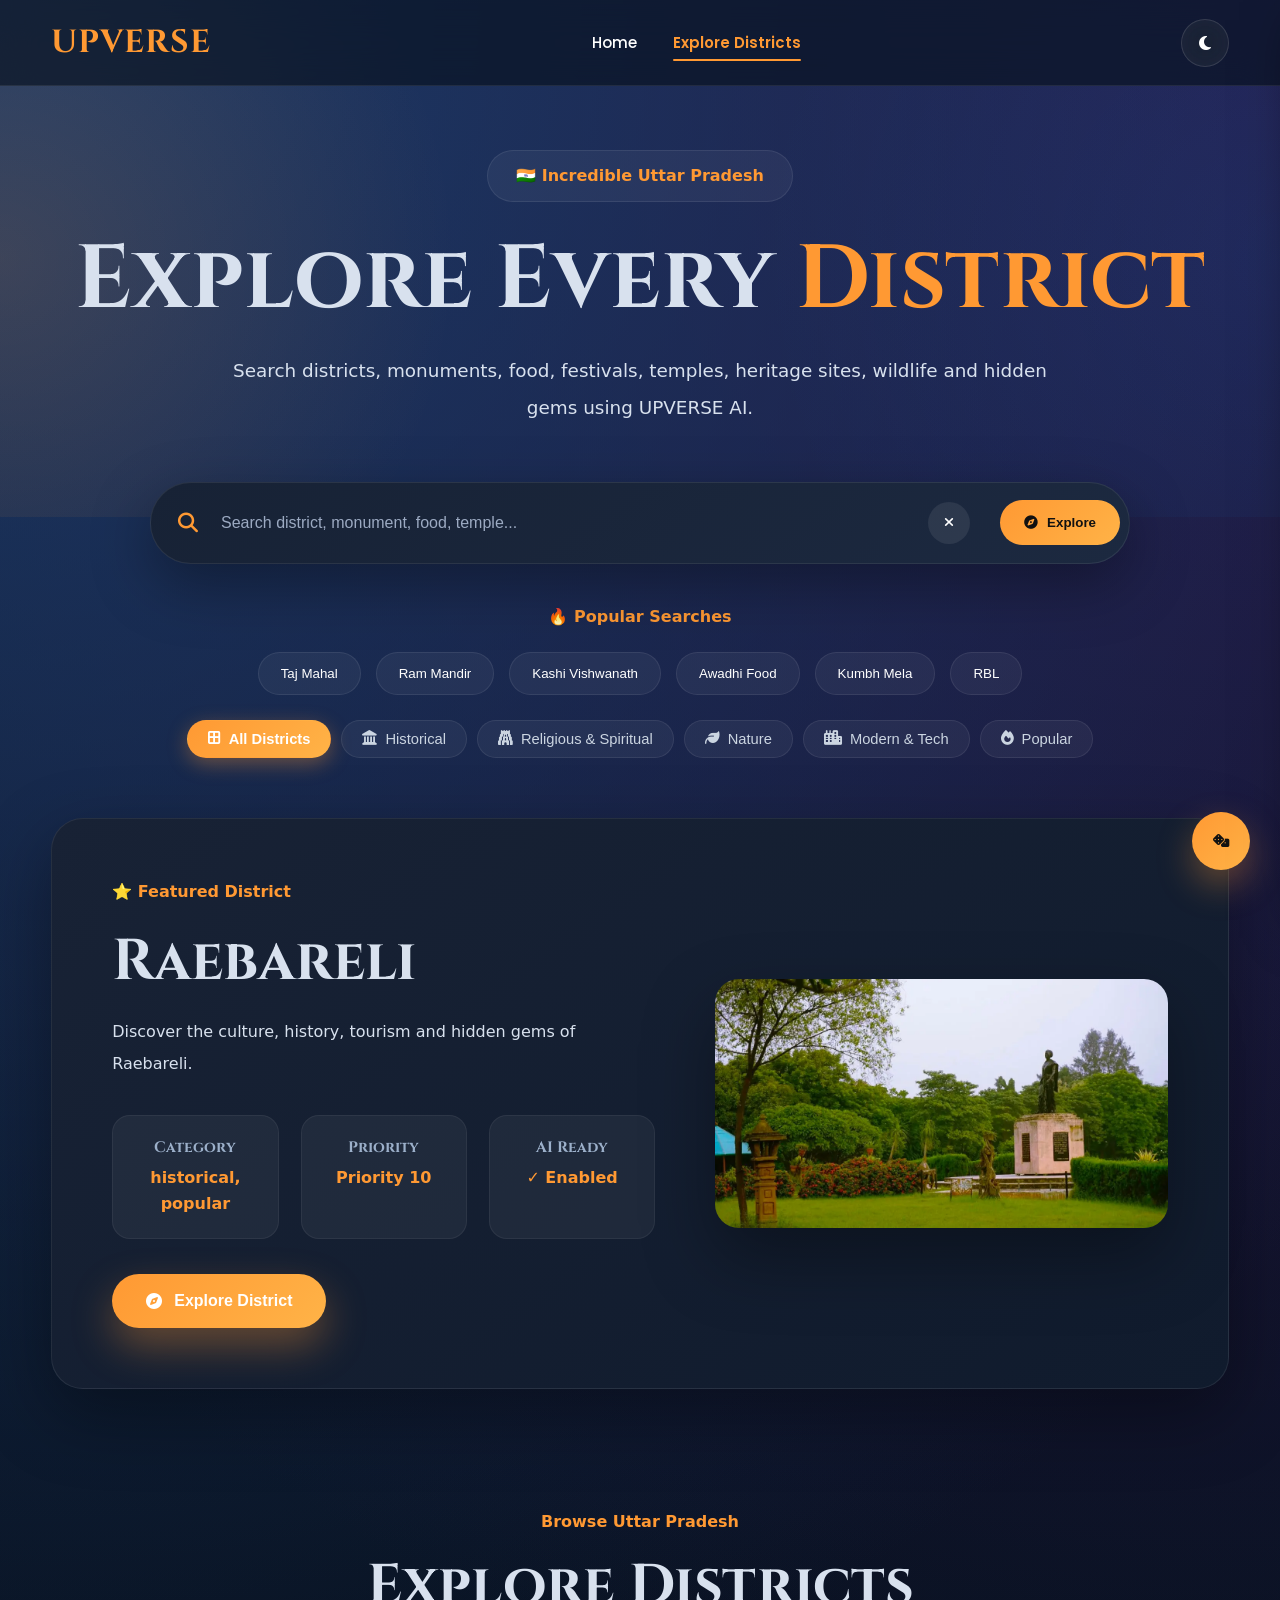
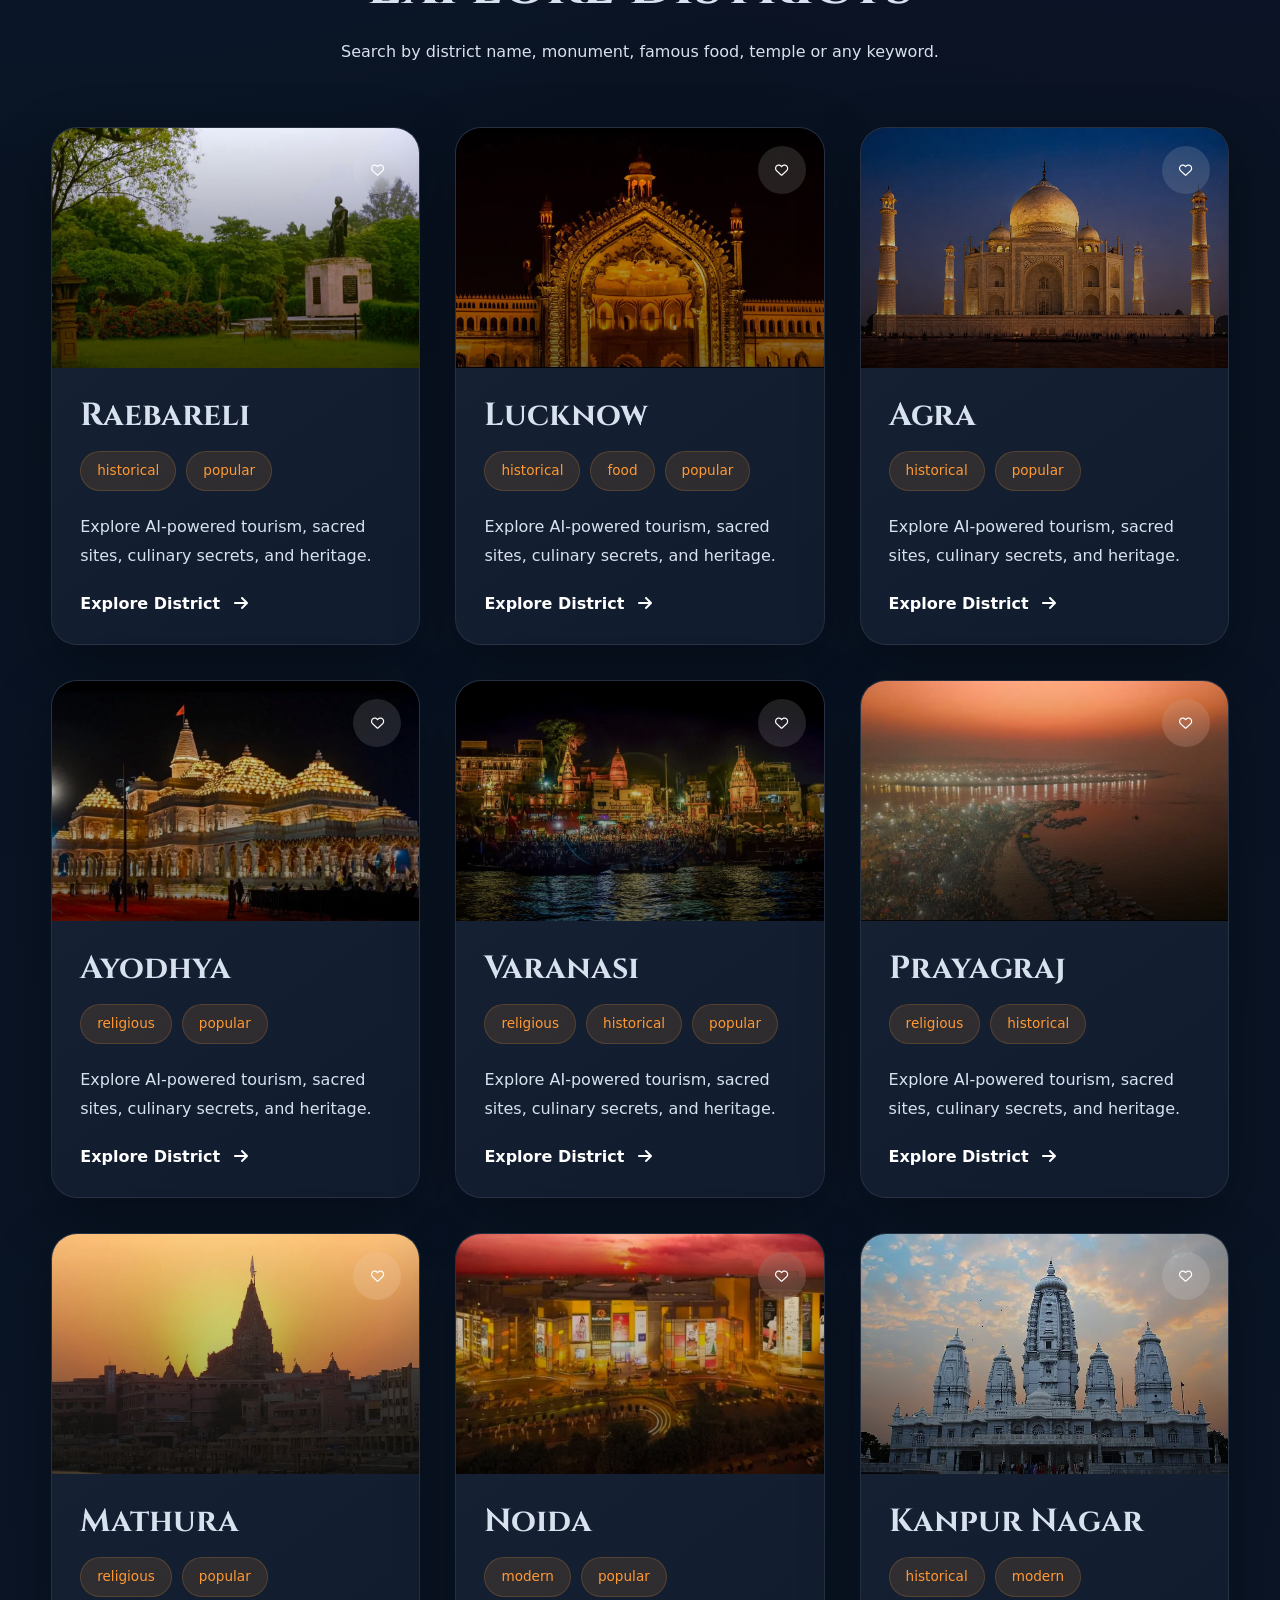
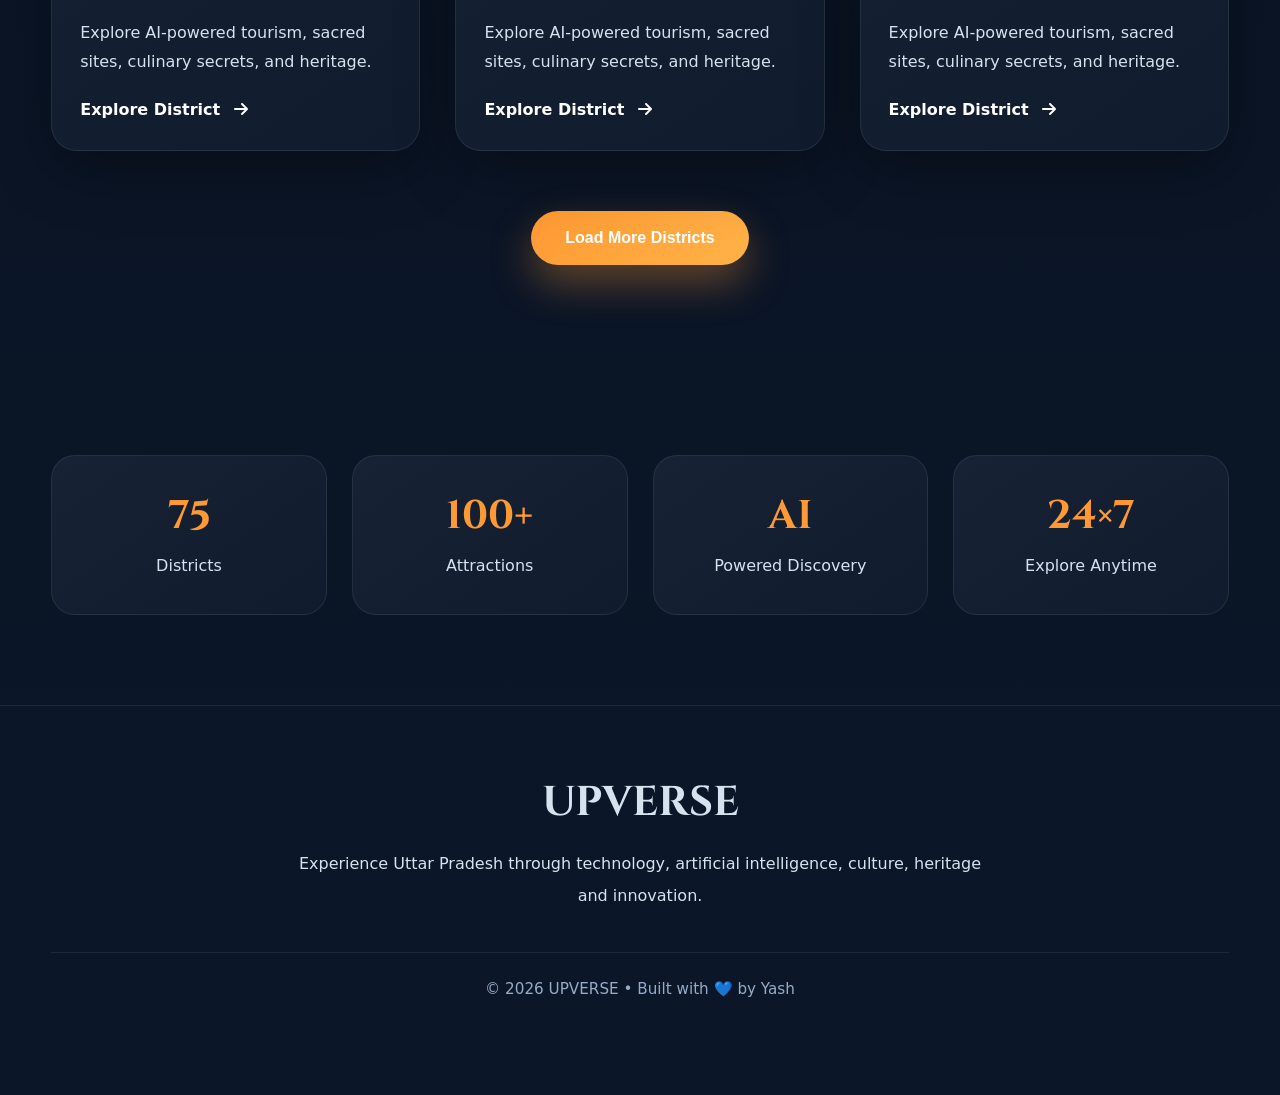
==== explore.html @ 6683ed55 "feat: complete UPVERSE AI platform with 100% responsiveness and advanced itinerary planner" ====
<!DOCTYPE html>
<html lang="en">

<head>

    <meta charset="UTF-8">

    <meta name="viewport"
          content="width=device-width, initial-scale=1.0">

    <title>Explore Uttar Pradesh • UPVERSE</title>

    <meta name="description"
          content="Explore all districts of Uttar Pradesh with AI-powered insights, tourism, history, culture and hidden gems.">

    <!-- Google Fonts -->

    <link rel="preconnect"
          href="https://fonts.googleapis.com">

    <link rel="preconnect"
          href="https://fonts.gstatic.com"
          crossorigin>

    <link href="https://fonts.googleapis.com/css2?family=Cinzel:wght@500;600;700&family=Poppins:wght@300;400;500;600;700&display=swap"
          rel="stylesheet">

    <!-- Font Awesome -->

    <link rel="stylesheet"
          href="https://cdnjs.cloudflare.com/ajax/libs/font-awesome/6.7.2/css/all.min.css">

    <!-- CSS -->

    <link rel="stylesheet"  href="css/global.css">

    <link rel="stylesheet" href="css/navbar.css">

    <link rel="stylesheet" href="css/explore.css">

</head>

<body>

<!-- ==========================================
                NAVBAR
========================================== -->

<header class="navbar-header">
    <nav class="navbar container">
        <a href="index.html" class="logo">
            <span class="logo-accent">UP</span>VERSE
        </a>

        <ul class="nav-links">
            <li><a href="index.html">Home</a></li>
            <li><a href="explore.html" class="active">Explore Districts</a></li>
        </ul>

        <div class="nav-actions">
            <button class="theme-btn" id="themeToggle" aria-label="Toggle theme">
                <i class="fa-solid fa-moon"></i>
            </button>
            <button class="mobile-menu-btn" id="mobileMenuBtn" aria-label="Toggle mobile menu">
                <i class="fa-solid fa-bars"></i>
            </button>
        </div>
    </nav>
</header>

<!-- Mobile Drawer Menu -->
<div class="mobile-nav-drawer" id="mobileNavDrawer">
    <div class="drawer-header">
        <span class="logo"><span class="logo-accent">UP</span>VERSE</span>
        <button class="close-drawer-btn" id="closeDrawerBtn"><i class="fa-solid fa-xmark"></i></button>
    </div>
    <ul class="drawer-links">
        <li><a href="index.html"><i class="fa-solid fa-house"></i> Home</a></li>
        <li><a href="explore.html" class="active"><i class="fa-solid fa-compass"></i> Explore Districts</a></li>
    </ul>
</div>
<div class="mobile-nav-backdrop" id="mobileNavBackdrop"></div>


<!-- ==========================================
                HERO
========================================== -->

<section class="explore-hero">

    <div class="container hero-container">

        <span class="hero-tag">

            🇮🇳 Incredible Uttar Pradesh

        </span>

        <h1>

            Explore Every

            <span>

                District

            </span>

        </h1>

        <p>

            Search districts, monuments, food,
            festivals, temples, heritage sites,
            wildlife and hidden gems using
            UPVERSE AI.

        </p>

    </div>

</section>


<!-- ==========================================
            SMART SEARCH
========================================== -->

<section class="search-section">

    <div class="container">

        <div class="search-wrapper">

            <div class="search-box">

                <i class="fa-solid fa-magnifying-glass"></i>

                <input

                    type="text"

                    id="districtSearch"

                    autocomplete="off"

                    spellcheck="false"

                    placeholder="Search district, monument, food, temple...">

                <button

                    id="clearSearch"

                    class="clear-btn">

                    <i class="fa-solid fa-xmark"></i>

                </button>

                <button

                    id="searchBtn"

                    class="search-btn">

                    <i class="fa-solid fa-compass"></i>

                    Explore

                </button>

            </div>

            <!-- Suggestions -->

            <div

                id="searchSuggestions"

                class="search-suggestions">

            </div>

        </div>

    </div>

</section>


<!-- ==========================================
            TRENDING SEARCHES
========================================== -->

<section class="trending-searches">

    <div class="container">

        <div class="trending-title">

            🔥 Popular Searches

        </div>

        <div class="trending-list">

            <button class="trend-chip">

                Taj Mahal

            </button>

            <button class="trend-chip">

                Ram Mandir

            </button>

            <button class="trend-chip">

                Kashi Vishwanath

            </button>

            <button class="trend-chip">

                Awadhi Food

            </button>

            <button class="trend-chip">

                Kumbh Mela

            </button>

            <button class="trend-chip">
                RBL
            </button>

        </div>

        <!-- Category Filters -->
        <div class="filter-wrapper" style="margin-top: 25px; display: flex; flex-wrap: wrap; gap: 10px; justify-content: center;">
            <button class="filter-btn active" data-filter="all"><i class="fa-solid fa-border-all"></i> All Districts</button>
            <button class="filter-btn" data-filter="historical"><i class="fa-solid fa-landmark"></i> Historical</button>
            <button class="filter-btn" data-filter="religious"><i class="fa-solid fa-gopuram"></i> Religious & Spiritual</button>
            <button class="filter-btn" data-filter="nature"><i class="fa-solid fa-leaf"></i> Nature</button>
            <button class="filter-btn" data-filter="modern"><i class="fa-solid fa-city"></i> Modern & Tech</button>
            <button class="filter-btn" data-filter="popular"><i class="fa-solid fa-fire"></i> Popular</button>
        </div>

    </div>

</section>

<!-- ==========================================
            FEATURED DISTRICT
========================================== -->

<section class="featured-district">

    <div class="container">

        <div class="featured-card">

            <div class="featured-content">

                <span class="featured-tag">
                    ⭐ Featured District
                </span>

                <h2 id="featuredTitle">
                    Raebareli
                </h2>

                <p id="featuredDescription">
                    Explore heritage, culture, politics, hidden gems and unforgettable experiences.
                </p>

                <div class="featured-stats">

                    <div>
                        <h4>Category</h4>
                        <span id="featuredCategory">Historical</span>
                    </div>

                    <div>
                        <h4>Priority</h4>
                        <span id="featuredPriority">⭐ Featured</span>
                    </div>

                    <div>
                        <h4>AI Ready</h4>
                        <span>✓ Enabled</span>
                    </div>

                </div>

                <button id="exploreFeaturedDistrict" onclick="openDistrict('raebareli')" class="btn-primary">
                    <i class="fa-solid fa-compass"></i> Explore District
                </button>

            </div>

            <div class="featured-image">

                <img
                    id="featuredImage"
                    src="assets/images/districts/raebareli.webp"
                    alt="Featured District"
                    onerror="this.src='assets/images/hero.webp'">

            </div>

        </div>

    </div>

</section>


<!-- ==========================================
            DISTRICT GRID
========================================== -->

<section class="district-grid-section">

    <div class="container">

        <div class="section-heading">

            <span>

                Browse Uttar Pradesh

            </span>

            <h2>

                Explore Districts

            </h2>

            <p>

                Search by district name, monument,
                famous food, temple or any keyword.

            </p>

        </div>

        <div

            id="districtGrid"

            class="district-grid">

            <!-- Dynamic Cards -->

        </div>

        <div class="load-more-wrapper">

            <button

                id="loadMoreBtn"

                class="btn-primary">

                Load More Districts

            </button>

        </div>

    </div>

</section>


<!-- ==========================================
            EMPTY STATE
========================================== -->

<section

    id="emptyState"

    class="empty-state hidden">

    <div class="container">

        <i class="fa-solid fa-map-location-dot"></i>

        <h2>

            No Matching District Found

        </h2>

        <p>

            Try another district name, landmark,
            food or historical place.

        </p>

    </div>

</section>


<!-- ==========================================
            LOADING SKELETON
========================================== -->

<section

    id="loadingSkeleton"

    class="loading-skeleton hidden">

    <div class="container">

        <div class="skeleton-grid">

            <div class="skeleton-card"></div>
            <div class="skeleton-card"></div>
            <div class="skeleton-card"></div>
            <div class="skeleton-card"></div>
            <div class="skeleton-card"></div>
            <div class="skeleton-card"></div>

        </div>

    </div>

</section>

<!-- ==========================================
            AI LOADING OVERLAY
========================================== -->

<div

    id="loader"

    class="loader hidden">

    <div class="loader-card">

        <div class="loader-spinner"></div>

        <h2>

            UPVERSE AI is Exploring...

        </h2>

        <p>

            Collecting history, tourism,
            culture, food and hidden gems...

        </p>

    </div>

</div>


<!-- ==========================================
            FLOATING ACTION BUTTONS
========================================== -->

<div class="floating-actions">

    <button

        id="scrollTopBtn"

        class="fab"

        title="Scroll To Top">

        <i class="fa-solid fa-arrow-up"></i>

    </button>

    <button

        id="randomDistrictBtn"

        class="fab"

        title="Random District">

        <i class="fa-solid fa-dice"></i>

    </button>

</div>


<!-- ==========================================
            EXPLORE SUMMARY
========================================== -->

<section class="explore-summary">

    <div class="container">

        <div class="summary-card">

            <h3>

                75

            </h3>

            <span>

                Districts

            </span>

        </div>

        <div class="summary-card">

            <h3>

                100+

            </h3>

            <span>

                Attractions

            </span>

        </div>

        <div class="summary-card">

            <h3>

                AI

            </h3>

            <span>

                Powered Discovery

            </span>

        </div>

        <div class="summary-card">

            <h3>

                24×7

            </h3>

            <span>

                Explore Anytime

            </span>

        </div>

    </div>

</section>


<!-- ==========================================
                FOOTER
========================================== -->

<footer>

    <div class="container">

        <div class="footer-content">

            <h2>

                UPVERSE

            </h2>

            <p>

                Experience Uttar Pradesh through
                technology, artificial intelligence,
                culture, heritage and innovation.

            </p>

        </div>

        <div class="footer-bottom">

            © 2026 UPVERSE • Built with 💙 by Yash

        </div>

    </div>

</footer>


<!-- ==========================================
            JAVASCRIPT FILES
========================================== -->

<script src="js/theme.js"></script>
<script src="js/main.js"></script>
<script src="js/navbar.js"></script>
<script src="js/districtData.js"></script>
<script src="js/api.js"></script>
<script src="js/explore.js"></script>

</body>

</html>
---- css/global.css ----
/* ==========================================================
   UPVERSE DESIGN SYSTEM & GLOBAL STYLES
   Curated color palette, sleek dark/light modes & glassmorphism
========================================================== */

/* Google Fonts Reset & Variables */
*,
*::before,
*::after {
    margin: 0;
    padding: 0;
    box-sizing: border-box;
}

html {
    scroll-behavior: smooth;
    font-size: 16px;
}

/* ==========================================================
   THEME DESIGN TOKENS
========================================================== */
:root {
    --primary: #FF9933;       /* Sacred Indian Saffron */
    --primary-light: #FFAE5D;
    --primary-dark: #E67A18;
    --secondary: #138808;     /* India Green */
    --accent: #3B82F6;        /* Heritage Indigo/Blue */
    --gold: #FFD700;

    /* Dark Mode Defaults */
    --bg: #07101D;
    --bg-gradient: radial-gradient(circle at top left, #1d3b69 0%, transparent 40%), radial-gradient(circle at top right, #2a174b 0%, transparent 40%), linear-gradient(180deg, #07101D 0%, #0B1628 100%);
    --surface: #0F1B2E;
    --card: #111C2D;
    --card-hover: #18273E;
    --glass: rgba(255, 255, 255, 0.06);
    --border: rgba(255, 255, 255, 0.10);
    --border-hover: rgba(255, 153, 51, 0.45);
    
    --text: #FFFFFF;
    --text-light: #CBD5E1;
    --text-muted: #94A3B8;

    --input-bg: rgba(255, 255, 255, 0.05);
    --input-color: #FFFFFF;
    --input-border: rgba(255, 255, 255, 0.12);
    --input-placeholder: #94A3B8;

    --shadow-sm: 0 4px 15px rgba(0, 0, 0, 0.25);
    --shadow-md: 0 10px 30px rgba(0, 0, 0, 0.35);
    --shadow-lg: 0 20px 50px rgba(0, 0, 0, 0.5);

    --radius-sm: 10px;
    --radius-md: 18px;
    --radius-lg: 24px;
    --radius-full: 9999px;

    --transition: all 0.3s cubic-bezier(0.16, 1, 0.3, 1);
}

/* Light Mode Overrides */
[data-theme="light"],
body.light-mode {
    --bg: #F4F7FB;
    --bg-gradient: radial-gradient(circle at top left, rgba(255, 153, 51, 0.10) 0%, transparent 40%), radial-gradient(circle at top right, rgba(59, 130, 246, 0.08) 0%, transparent 40%), linear-gradient(180deg, #F8FAFC 0%, #EEF2F6 100%);
    --surface: #FFFFFF;
    --card: #FFFFFF;
    --card-hover: #F8FAFC;
    --glass: rgba(255, 255, 255, 0.88);
    --border: rgba(0, 0, 0, 0.08);
    --border-hover: rgba(255, 153, 51, 0.6);

    --text: #0F172A;
    --text-light: #334155;
    --text-muted: #64748B;

    --input-bg: #FFFFFF;
    --input-color: #0F172A;
    --input-border: #CBD5E1;
    --input-placeholder: #94A3B8;

    --shadow-sm: 0 4px 15px rgba(0, 0, 0, 0.05);
    --shadow-md: 0 10px 30px rgba(0, 0, 0, 0.07);
    --shadow-lg: 0 20px 50px rgba(0, 0, 0, 0.10);
}

body {
    font-family: 'Inter', system-ui, -apple-system, sans-serif;
    background: var(--bg-gradient);
    color: var(--text);
    min-height: 100vh;
    overflow-x: hidden;
    line-height: 1.6;
    transition: background 0.35s ease, color 0.35s ease;
}

.hidden {
    display: none !important;
}

/* ==========================================================
   TYPOGRAPHY
========================================================== */
h1, h2, h3, h4, h5, h6 {
    font-family: 'Cinzel', serif;
    color: var(--text);
    font-weight: 700;
    line-height: 1.25;
}

p {
    color: var(--text-light);
    line-height: 1.8;
}

a {
    text-decoration: none;
    color: inherit;
    transition: var(--transition);
}

img, video, iframe, canvas, svg {
    max-width: 100%;
    height: auto;
    display: block;
}

h1, h2, h3, h4, h5, h6, p, a, span {
    overflow-wrap: break-word;
}

.container {
    width: min(92%, 1360px);
    margin: 0 auto;
}

/* Logo Accent */
.logo {
    font-family: 'Cinzel', serif;
    font-size: 1.85rem;
    font-weight: 700;
    letter-spacing: 1px;
    color: var(--text);
}

.logo-accent {
    color: var(--primary);
}

/* ==========================================================
   BUTTONS
========================================================== */
.btn-primary {
    display: inline-flex;
    align-items: center;
    justify-content: center;
    gap: 10px;
    padding: 14px 30px;
    background: linear-gradient(135deg, var(--primary), var(--primary-light));
    color: #FFFFFF !important;
    border-radius: var(--radius-full);
    font-weight: 600;
    font-size: 1rem;
    border: none;
    cursor: pointer;
    box-shadow: 0 8px 25px rgba(255, 153, 51, 0.35);
    transition: var(--transition);
}

.btn-primary:hover {
    transform: translateY(-3px);
    box-shadow: 0 12px 35px rgba(255, 153, 51, 0.5);
}

.btn-secondary {
    display: inline-flex;
    align-items: center;
    justify-content: center;
    gap: 10px;
    padding: 14px 30px;
    background: var(--glass);
    color: var(--text) !important;
    border: 1px solid var(--border);
    border-radius: var(--radius-full);
    font-weight: 600;
    font-size: 1rem;
    cursor: pointer;
    backdrop-filter: blur(15px);
    -webkit-backdrop-filter: blur(15px);
    transition: var(--transition);
}

.btn-secondary:hover {
    background: var(--border);
    transform: translateY(-3px);
    border-color: var(--primary);
}

/* ==========================================================
   GLOBAL LOADER OVERLAY
========================================================== */
.loader {
    position: fixed;
    inset: 0;
    background: var(--bg);
    display: flex;
    justify-content: center;
    align-items: center;
    z-index: 99999;
}

.loader-content {
    text-align: center;
}

.loader-spinner {
    width: 60px;
    height: 60px;
    border: 3px solid rgba(255, 153, 51, 0.2);
    border-top-color: var(--primary);
    border-radius: 50%;
    margin: 0 auto 20px;
    animation: spin 0.8s linear infinite;
}

@keyframes spin {
    to { transform: rotate(360deg); }
}

.loader h1 {
    font-size: 3.5rem;
    color: var(--primary);
    letter-spacing: 4px;
}

.loader p {
    color: var(--text-muted);
    font-size: 1.1rem;
    margin-top: 8px;
}

/* ==========================================================
   MOBILE MENU DRAWER
========================================================== */
.mobile-menu-btn {
    display: none;
    width: 44px;
    height: 44px;
    border-radius: 50%;
    border: 1px solid var(--border);
    background: var(--glass);
    color: var(--text);
    font-size: 1.1rem;
    cursor: pointer;
    align-items: center;
    justify-content: center;
    transition: var(--transition);
}

.mobile-menu-btn:hover {
    background: var(--primary);
    color: #fff;
}

.mobile-nav-drawer {
    position: fixed;
    top: 0;
    right: -320px;
    width: 300px;
    height: 100vh;
    background: var(--surface);
    border-left: 1px solid var(--border);
    padding: 30px 24px;
    z-index: 10000;
    display: flex;
    flex-direction: column;
    transition: right 0.4s cubic-bezier(0.16, 1, 0.3, 1);
    box-shadow: var(--shadow-lg);
}

.mobile-nav-drawer.open {
    right: 0;
}

.mobile-nav-backdrop {
    position: fixed;
    inset: 0;
    background: rgba(0, 0, 0, 0.6);
    backdrop-filter: blur(4px);
    z-index: 9999;
    opacity: 0;
    pointer-events: none;
    transition: opacity 0.35s ease;
}

.mobile-nav-backdrop.open {
    opacity: 1;
    pointer-events: auto;
}

.drawer-header {
    display: flex;
    justify-content: space-between;
    align-items: center;
    margin-bottom: 35px;
}

.close-drawer-btn {
    background: none;
    border: none;
    color: var(--text);
    font-size: 1.4rem;
    cursor: pointer;
}

.drawer-links {
    list-style: none;
    display: flex;
    flex-direction: column;
    gap: 16px;
}

.drawer-links li a {
    display: flex;
    align-items: center;
    gap: 14px;
    padding: 12px 18px;
    border-radius: var(--radius-sm);
    font-size: 1.05rem;
    font-weight: 500;
    color: var(--text);
    background: var(--glass);
    transition: var(--transition);
}

.drawer-links li a:hover,
.drawer-links li a.active {
    background: var(--primary);
    color: #fff;
}

/* ==========================================================
   SHARED FOOTER
========================================================== */
.site-footer {
    background: var(--surface);
    border-top: 1px solid var(--border);
    padding-top: 70px;
    margin-top: 80px;
}

.footer-container {
    display: grid;
    grid-template-columns: 2fr 1.2fr 1.2fr;
    gap: 50px;
    padding-bottom: 50px;
}

.footer-brand p {
    margin-top: 16px;
    max-width: 380px;
    font-size: 0.95rem;
}

.footer-nav h4, .footer-features h4 {
    font-size: 1.15rem;
    margin-bottom: 20px;
    color: var(--primary);
}

.footer-nav ul, .footer-features ul {
    list-style: none;
    display: flex;
    flex-direction: column;
    gap: 12px;
}

.footer-nav ul li a:hover {
    color: var(--primary);
    transform: translateX(4px);
    display: inline-block;
}

.footer-bottom {
    border-top: 1px solid var(--border);
    padding: 24px 0;
}

.bottom-flex {
    display: flex;
    justify-content: space-between;
    align-items: center;
    flex-wrap: wrap;
    gap: 15px;
    font-size: 0.9rem;
    color: var(--text-muted);
}

@media (max-width: 900px) {
    .mobile-menu-btn {
        display: flex;
    }
    .footer-container {
        grid-template-columns: 1fr;
        gap: 35px;
    }
}

@media (max-width: 480px) {
    .site-footer {
        padding-top: 45px;
        margin-top: 50px;
    }
    .footer-container {
        gap: 25px;
        padding-bottom: 30px;
    }
    .btn-primary, .btn-secondary {
        padding: 12px 20px;
        font-size: 0.94rem;
    }
    .container {
        width: min(94%, 1360px);
    }
    .mobile-nav-drawer {
        width: min(85vw, 300px);
        padding: 24px 18px;
    }
}
---- css/navbar.css ----
/* ==========================================
   HEADER
========================================== */

header {
    position: fixed;
    top: 0;
    left: 0;
    width: 100%;
    z-index: 1000;

    background: rgba(8, 17, 32, 0.65);
    backdrop-filter: blur(18px);
    -webkit-backdrop-filter: blur(18px);

    border-bottom: 1px solid rgba(255,255,255,.08);

    transition: all .35s ease;
}

/* Scroll Effect */

header.scrolled{
    background: rgba(8,17,32,.92);
    box-shadow: 0 10px 35px rgba(0,0,0,.35);
}


/* ==========================================
   NAVBAR
========================================== */

.navbar,
.nav-container {
    max-width: 1400px;
    width: min(92%, 1360px);
    margin: auto;
    height: 85px;
    display: flex;
    justify-content: space-between;
    align-items: center;
}

header.navbar-header nav {
    display: flex;
    align-items: center;
}


/* ==========================================
   LOGO
========================================== */

.logo{

    font-family:"Cinzel",serif;

    font-size:2rem;

    font-weight:700;

    color:var(--primary);

    cursor:pointer;

    user-select:none;

    transition:.3s;

}

.logo:hover{

    transform:scale(1.05);

}


/* ==========================================
   NAVIGATION
========================================== */

.nav-links{

    display:flex;

    align-items:center;

    gap:36px;

    list-style:none;

    margin:0;

    padding:0;

    flex-shrink:0;

}

.nav-links li{

    list-style:none;

}

.nav-links a{

    position:relative;

    font-family:"Poppins",sans-serif;

    font-size:15px;

    font-weight:500;

    color:#ffffff;

    transition:.35s;

}

/* Underline Animation */

.nav-links a::after{

    content:"";

    position:absolute;

    left:0;

    bottom:-8px;

    width:0;

    height:2px;

    border-radius:10px;

    background:var(--primary);

    transition:.35s;

}

.nav-links a:hover{

    color:var(--primary);

}

.nav-links a:hover::after{

    width:100%;

}

.nav-links a.active{

    color:var(--primary);
    font-weight:600;

}

.nav-links a.active::after{

    width:100%;

}


/* ==========================================
   RIGHT SIDE
========================================== */

.nav-actions{

    display:flex;

    align-items:center;

    gap:14px;

    flex-shrink:0;

}


/* ==========================================
   ICON BUTTONS
========================================== */

.icon-btn,
.theme-btn{

    width:48px;

    height:48px;

    border-radius:50%;

    border:1px solid rgba(255,255,255,.12);

    background:rgba(255,255,255,.06);

    backdrop-filter:blur(15px);

    color:#ffffff;

    cursor:pointer;

    display:flex;

    align-items:center;

    justify-content:center;

    font-size:16px;

    transition:.35s;

}

.icon-btn:hover,
.theme-btn:hover{

    background:var(--primary);

    color:#fff;

    transform:translateY(-3px);

    box-shadow:0 8px 25px rgba(255,153,51,.35);

}


/* ==========================================
   MOBILE MENU BUTTON
========================================== */

.mobile-menu-btn,
.menu-btn{
    display:none;
}


/* ==========================================
   RESPONSIVE
========================================== */

@media (max-width:1100px){

    .nav-links{
        gap:20px;
    }

}


@media (max-width:900px){

    .nav-links{
        display:none !important;
    }

    .mobile-menu-btn,
    .menu-btn{
        display:flex !important;
    }

}


@media (max-width:600px){
    .navbar,
    .nav-container{
        height:72px;
    }

    .logo{
        font-size:1.45rem;
    }

    .icon-btn,
    .theme-btn,
    .mobile-menu-btn{
        width:40px;
        height:40px;
        font-size:1rem;
    }
}

@media (max-width:380px){
    .navbar,
    .nav-container{
        height:65px;
        width:95%;
    }

    .logo{
        font-size:1.25rem;
    }

    .nav-actions{
        gap:8px;
    }

    .icon-btn,
    .theme-btn,
    .mobile-menu-btn{
        width:36px;
        height:36px;
        font-size:0.9rem;
    }
}

/* ==========================================
   LIGHT MODE OVERRIDES
========================================== */
[data-theme="light"] header,
body.light-mode header {
    background: rgba(255, 255, 255, 0.90);
    border-bottom: 1px solid rgba(0, 0, 0, 0.08);
    box-shadow: 0 4px 20px rgba(0, 0, 0, 0.04);
}

[data-theme="light"] header.scrolled,
body.light-mode header.scrolled {
    background: rgba(255, 255, 255, 0.98);
    box-shadow: 0 10px 30px rgba(0, 0, 0, 0.08);
}

[data-theme="light"] .nav-links a,
body.light-mode .nav-links a {
    color: #1E293B;
}

[data-theme="light"] .nav-links a:hover,
[data-theme="light"] .nav-links a.active,
body.light-mode .nav-links a:hover,
body.light-mode .nav-links a.active {
    color: var(--primary);
}

[data-theme="light"] .icon-btn,
[data-theme="light"] .theme-btn,
body.light-mode .icon-btn,
body.light-mode .theme-btn {
    background: #FFFFFF;
    color: #0F172A;
    border: 1px solid rgba(0, 0, 0, 0.12);
    box-shadow: 0 2px 8px rgba(0, 0, 0, 0.05);
}

[data-theme="light"] .mobile-nav-drawer,
body.light-mode .mobile-nav-drawer {
    background: #FFFFFF;
    border-left: 1px solid rgba(0, 0, 0, 0.08);
    color: #0F172A;
}

[data-theme="light"] .drawer-links a,
body.light-mode .drawer-links a {
    color: #1E293B;
}
---- css/explore.css ----
/* ==========================
        VARIABLES
========================== */

:root{

    --primary:#ff9933;
    --primary-light:#ffb347;
    --dark:#08111f;
    --dark-2:#101b2d;
    --card:#182235;

    --white:#ffffff;
    --text:#d8e1ee;

    --border:rgba(255,255,255,.08);

    --radius:22px;

    --transition:.35s ease;

    --shadow:
    0 20px 60px rgba(0,0,0,.35);

}


/* ==========================
        PAGE
========================== */

body{
    background: var(--bg-gradient);
    color: var(--text);
    min-height: 100vh;
    overflow-x: hidden;
}

.container{

    width:min(1250px,92%);

    margin:auto;

}


/* ==========================
        HERO
========================== */

.explore-hero{

    position:relative;

    padding:150px 0 90px;

    overflow:hidden;

}

.explore-hero::before{

    content:"";

    position:absolute;

    inset:0;

    background:

    radial-gradient(circle at left,
    rgba(255,153,51,.15),
    transparent 35%),

    radial-gradient(circle at right,
    rgba(0,153,255,.08),
    transparent 40%);

    pointer-events:none;

}

.hero-container{

    position:relative;

    z-index:2;

    text-align:center;

}

.hero-tag{

    display:inline-flex;

    align-items:center;

    padding:12px 28px;

    border-radius:999px;

    background:rgba(255,255,255,.05);

    border:1px solid var(--border);

    color:var(--primary);

    font-weight:600;

    margin-bottom:30px;

}

.hero-container h1{

    font-family:"Cinzel",serif;

    font-size:clamp(3rem,7vw,6rem);

    line-height:1.08;

    margin-bottom:25px;

}

.hero-container h1 span{

    color:var(--primary);

}

.hero-container p{

    max-width:820px;

    margin:auto;

    color:var(--text);

    font-size:1.15rem;

    line-height:2;

}


/* ==========================
        SEARCH
========================== */

.search-section{

    position:relative;

    margin-top:-35px;

    z-index:10;

}

.search-wrapper{

    position:relative;

    width:min(980px,100%);

    margin:auto;

}

.search-box{

    position:relative;

    display:flex;

    align-items:center;

}

.search-box input{

    width:100%;

    height:82px;

    border:none;

    outline:none;

    border-radius:60px;

    background:

    linear-gradient(
    145deg,
    #172235,
    #1c2940);

    border:1px solid var(--border);

    padding-left:70px;

    padding-right:190px;

    color:white;

    font-size:1rem;

    transition:.35s;

    box-shadow:var(--shadow);

}

.search-box input:focus{

    border-color:

    rgba(255,153,51,.45);

    box-shadow:

    0 0 0 4px rgba(255,153,51,.1);

}

.search-box input::placeholder{

    color:#9caac2;

}

.search-box>i{

    position:absolute;

    left:28px;

    color:var(--primary);

    font-size:20px;

}

.search-btn{

    position:absolute;

    right:10px;

    display:flex;

    align-items:center;

    gap:10px;

    padding:15px 24px;

    border:none;

    border-radius:999px;

    cursor:pointer;

    background:

    linear-gradient(
    135deg,
    var(--primary),
    var(--primary-light));

    color:#111;

    font-weight:700;

    transition:.3s;

}

.search-btn:hover{

    transform:translateY(-3px);

}

.clear-btn{

    position:absolute;

    right:160px;

    width:42px;

    height:42px;

    border:none;

    border-radius:50%;

    background:rgba(255,255,255,.08);

    color:white;

    cursor:pointer;

    transition:.3s;

}

.clear-btn:hover{

    transform:rotate(90deg);

    background:rgba(255,255,255,.15);

}


/* ==========================
    SEARCH SUGGESTIONS
========================== */

.search-suggestions{

    position:absolute;

    width:100%;

    margin-top:12px;

    border-radius:22px;

    background:#162235;

    border:1px solid var(--border);

    overflow:hidden;

    display:none;

    box-shadow:var(--shadow);

}

.suggestion-item{

    display:flex;

    justify-content:space-between;

    align-items:center;

    padding:18px 22px;

    cursor:pointer;

    transition:.25s;

}

.suggestion-item:hover{

    background:rgba(255,153,51,.12);

}

.suggestion-item span{

    color:#9fb2cf;

    font-size:.9rem;

}


/* ==========================
    TRENDING SEARCHES
========================== */

.trending-searches{

    padding:40px 0;

}

.trending-title{

    text-align:center;

    color:var(--primary);

    font-weight:600;

    margin-bottom:22px;

}

.trending-list{

    display:flex;

    justify-content:center;

    flex-wrap:wrap;

    gap:15px;

}

.trend-chip{

    padding:13px 22px;

    border:none;

    border-radius:999px;

    cursor:pointer;

    background:rgba(255,255,255,.05);

    border:1px solid var(--border);

    color:white;

    transition:.3s;

}

.trend-chip:hover{

    transform:translateY(-4px);

    background:rgba(255,153,51,.12);

    border-color:rgba(255,153,51,.4);

}

/* ==========================================================
    CATEGORY FILTERS
========================================================== */

.filter-wrapper {
    display: flex;
    flex-wrap: wrap;
    gap: 12px;
    justify-content: center;
    margin-top: 25px;
}

.filter-btn {
    padding: 10px 20px;
    border-radius: 999px;
    border: 1px solid var(--border);
    background: rgba(255, 255, 255, 0.05);
    color: var(--text-light, #d8e1ee);
    font-size: 0.92rem;
    font-weight: 500;
    cursor: pointer;
    display: inline-flex;
    align-items: center;
    gap: 8px;
    transition: all 0.3s ease;
}

.filter-btn:hover {
    background: rgba(255, 153, 51, 0.15);
    border-color: var(--primary);
    color: #fff;
    transform: translateY(-2px);
}

.filter-btn.active {
    background: linear-gradient(135deg, #ff9933, #ffb347);
    color: #ffffff;
    border-color: transparent;
    font-weight: 600;
    box-shadow: 0 6px 20px rgba(255, 153, 51, 0.35);
}

/* ==========================================================
        AI RECOMMENDATION
========================================================== */

.ai-recommendation{

    padding:40px 0 90px;

}

.ai-card{

    display:grid;

    grid-template-columns:2fr 1fr;

    gap:50px;

    align-items:center;

    padding:60px;

    border-radius:32px;

    background:
    linear-gradient(
    145deg,
    rgba(24,34,53,.96),
    rgba(12,19,31,.96));

    border:1px solid rgba(255,255,255,.08);

    backdrop-filter:blur(18px);

    box-shadow:
    0 30px 80px rgba(0,0,0,.35);

    position:relative;

    overflow:hidden;

}

.ai-card::before{

    content:"";

    position:absolute;

    width:350px;

    height:350px;

    right:-120px;

    top:-120px;

    border-radius:50%;

    background:

    radial-gradient(circle,
    rgba(255,153,51,.18),
    transparent 70%);

}

.ai-badge{

    display:inline-flex;

    align-items:center;

    gap:10px;

    padding:12px 24px;

    border-radius:999px;

    background:rgba(255,153,51,.12);

    border:1px solid rgba(255,153,51,.25);

    color:var(--primary);

    font-weight:600;

    margin-bottom:25px;

}

.ai-left h2{

    font-family:"Cinzel",serif;

    font-size:3rem;

    line-height:1.2;

    margin-bottom:20px;

}

.ai-left p{

    color:var(--text);

    line-height:2;

    max-width:620px;

}

.ai-right{

    display:flex;

    justify-content:center;

    align-items:center;

}

.btn-primary{

    display:inline-flex;

    align-items:center;

    gap:12px;

    padding:18px 34px;

    border:none;

    border-radius:999px;

    cursor:pointer;

    background:

    linear-gradient(
    135deg,
    var(--primary),
    var(--primary-light));

    color:#111;

    font-weight:700;

    transition:var(--transition);

    box-shadow:

    0 18px 40px rgba(255,153,51,.35);

}

.btn-primary:hover{

    transform:

    translateY(-5px)
    scale(1.03);

}


/* ==========================================================
        FEATURED DISTRICT
========================================================== */

.featured-district{

    padding:20px 0 100px;

}

.featured-card{

    display:grid;

    grid-template-columns:1.2fr 1fr;

    gap:60px;

    align-items:center;

    padding:60px;

    border-radius:32px;

    background:

    linear-gradient(
    145deg,
    #182235,
    #101b2d);

    border:1px solid rgba(255,255,255,.08);

    box-shadow:

    0 25px 70px rgba(0,0,0,.35);

}

.featured-tag{

    display:inline-block;

    color:var(--primary);

    font-weight:600;

    margin-bottom:22px;

}

.featured-content h2{

    font-family:"Cinzel",serif;

    font-size:3.6rem;

    margin-bottom:18px;

}

.featured-content p{

    color:var(--text);

    line-height:2;

    margin-bottom:35px;

}

.featured-stats{

    display:grid;

    grid-template-columns:repeat(3,1fr);

    gap:22px;

    margin-bottom:35px;

}

.featured-stats div{

    padding:22px;

    border-radius:18px;

    text-align:center;

    background:rgba(255,255,255,.05);

    border:1px solid rgba(255,255,255,.06);

}

.featured-stats h4{

    font-size:.95rem;

    color:#9cb0ca;

    margin-bottom:8px;

}

.featured-stats span{

    color:var(--primary);

    font-weight:700;

}

.featured-image{

    display:flex;

    justify-content:center;

    align-items:center;

}

.featured-image img{

    width:100%;

    max-width:470px;

    border-radius:24px;

    object-fit:cover;

    transition:.45s;

    box-shadow:

    0 30px 70px rgba(0,0,0,.35);

}

.featured-image img:hover{

    transform:

    scale(1.05)
    rotate(-1deg);

}


/* ==========================================================
        SECTION HEADING
========================================================== */

.section-heading{

    text-align:center;

    margin-bottom:60px;

}

.section-heading span{

    color:var(--primary);

    font-weight:600;

}

.section-heading h2{

    font-family:"Cinzel",serif;

    font-size:3.5rem;

    margin:16px 0;

}

.section-heading p{

    max-width:720px;

    margin:auto;

    color:var(--text);

    line-height:1.9;

}

/* ==========================================================
        DISTRICT GRID
========================================================== */

.district-grid-section{

    padding:20px 0 100px;

}

.district-grid{

    display:grid;

    grid-template-columns:
    repeat(auto-fit,minmax(340px,1fr));

    gap:35px;

}


/* ==========================================================
        DISTRICT CARD
========================================================== */

.district-card{

    position:relative;

    overflow:hidden;

    border-radius:26px;

    background:
    linear-gradient(
    145deg,
    #182235,
    #101b2d);

    border:1px solid rgba(255,255,255,.08);

    transition:.4s ease;

    cursor:pointer;

    box-shadow:
    0 20px 60px rgba(0,0,0,.30);

}

.district-card:hover{

    transform:
    translateY(-12px);

    border-color:
    rgba(255,153,51,.35);

    box-shadow:
    0 30px 80px rgba(255,153,51,.15);

}

.district-image{

    position:relative;

    height:240px;

    overflow:hidden;

}

.district-image img{

    width:100%;

    height:100%;

    object-fit:cover;

    transition:.6s ease;

}

.district-card:hover .district-image img{

    transform:scale(1.08);

}


/* ==========================================================
        IMAGE OVERLAY
========================================================== */

.district-image::after{

    content:"";

    position:absolute;

    inset:0;

    background:

    linear-gradient(

    transparent,

    rgba(0,0,0,.55)

    );

}


/* ==========================================================
        FAVORITE BUTTON
========================================================== */

.favorite-btn{

    position:absolute;

    top:18px;

    right:18px;

    width:48px;

    height:48px;

    border:none;

    border-radius:50%;

    cursor:pointer;

    background:

    rgba(255,255,255,.12);

    backdrop-filter:blur(15px);

    color:white;

    transition:.3s;

    z-index:5;

}

.favorite-btn:hover{

    transform:scale(1.1);

}

.favorite-btn.active{

    background:var(--primary);

    color:#111;

}


/* ==========================================================
        DISTRICT CONTENT
========================================================== */

.district-content{

    padding:28px;

}

.district-content h3{

    font-family:"Cinzel",serif;

    font-size:2rem;

    margin-bottom:15px;

}

.district-content p{

    color:var(--text);

    line-height:1.8;

    margin-bottom:20px;

}


/* ==========================================================
        CATEGORY TAGS
========================================================== */

.category-tags{

    display:flex;

    flex-wrap:wrap;

    gap:10px;

    margin-bottom:22px;

}

.category-tag{

    padding:8px 16px;

    border-radius:999px;

    background:

    rgba(255,153,51,.12);

    border:1px solid rgba(255,153,51,.18);

    color:var(--primary);

    font-size:.85rem;

}


/* ==========================================================
        CARD FOOTER
========================================================== */

.card-footer{

    display:flex;

    justify-content:space-between;

    align-items:center;

}

.card-footer a{

    text-decoration:none;

    color:white;

    font-weight:600;

    transition:.3s;

}

.card-footer a:hover{

    color:var(--primary);

}

.card-footer i{

    margin-left:8px;

}


/* ==========================================================
        LOAD MORE
========================================================== */

.load-more-wrapper{

    text-align:center;

    margin-top:60px;

}


/* ==========================================================
        EMPTY STATE
========================================================== */

.empty-state{

    padding:100px 20px;

    text-align:center;

}

.empty-state i{

    font-size:4rem;

    color:var(--primary);

    margin-bottom:25px;

}

.empty-state h2{

    font-family:"Cinzel",serif;

    font-size:2.8rem;

    margin-bottom:18px;

}

.empty-state p{

    color:var(--text);

    max-width:650px;

    margin:auto;

}


/* ==========================================================
        LOADING SKELETON
========================================================== */

.loading-skeleton{

    padding:80px 0;

}

.skeleton-grid{

    display:grid;

    grid-template-columns:

    repeat(auto-fit,minmax(340px,1fr));

    gap:35px;

}

.skeleton-card{

    height:380px;

    border-radius:26px;

    background:

    linear-gradient(

    90deg,

    rgba(255,255,255,.05),

    rgba(255,255,255,.09),

    rgba(255,255,255,.05)

    );

    background-size:300%;

    animation:

    skeletonLoading

    1.5s infinite;

}

@keyframes skeletonLoading{

    0%{

        background-position:

        100%;

    }

    100%{

        background-position:

        -100%;

    }

}

/* ==========================================================
        AI LOADING OVERLAY
========================================================== */

.ai-loading{

    position:fixed;

    inset:0;

    display:flex;

    justify-content:center;

    align-items:center;

    background:rgba(8,17,31,.94);

    backdrop-filter:blur(18px);

    z-index:99999;

    transition:
    opacity .5s ease,
    visibility .5s ease;

}

.loader-card{

    text-align:center;

}

.loader-spinner{

    width:90px;

    height:90px;

    margin:auto;

    border-radius:50%;

    border:6px solid rgba(255,255,255,.15);

    border-top:6px solid var(--primary);

    animation:loaderSpin 1s linear infinite;

}

.loader-card h2{

    margin:30px 0 10px;

    font-family:"Cinzel",serif;

}

.loader-card p{

    color:var(--text);

}

@keyframes loaderSpin{

    to{

        transform:rotate(360deg);

    }

}


/* ==========================================================
        FLOATING ACTION BUTTONS
========================================================== */

.floating-actions{

    position:fixed;

    right:30px;

    bottom:30px;

    display:flex;

    flex-direction:column;

    gap:15px;

    z-index:999;

}

.fab{

    width:58px;

    height:58px;

    border:none;

    border-radius:50%;

    cursor:pointer;

    color:#111;

    background:

    linear-gradient(
    135deg,
    var(--primary),
    var(--primary-light));

    box-shadow:

    0 15px 35px rgba(255,153,51,.35);

    transition:.35s;

}

.fab:hover{

    transform:

    translateY(-6px)
    scale(1.05);

}

#scrollTopBtn{

    opacity:0;

    pointer-events:none;

}

#scrollTopBtn.show{

    opacity:1;

    pointer-events:auto;

}


/* ==========================================================
        SUMMARY
========================================================== */

.explore-summary{

    padding:90px 0;

}

.explore-summary .container{

    display:grid;

    grid-template-columns:repeat(4,1fr);

    gap:25px;

}

.summary-card{

    padding:35px;

    text-align:center;

    border-radius:24px;

    background:

    linear-gradient(
    145deg,
    #182235,
    #101b2d);

    border:1px solid rgba(255,255,255,.08);

    transition:.35s;

}

.summary-card:hover{

    transform:translateY(-8px);

    border-color:rgba(255,153,51,.35);

}

.summary-card h3{

    font-size:2.5rem;

    color:var(--primary);

    margin-bottom:12px;

}

.summary-card span{

    color:var(--text);

}


/* ==========================================================
        FOOTER
========================================================== */

footer{

    padding:70px 0;

    border-top:1px solid rgba(255,255,255,.08);

    text-align:center;

}

.footer-content h2{

    font-family:"Cinzel",serif;

    font-size:2.6rem;

    margin-bottom:20px;

}

.footer-content p{

    max-width:700px;

    margin:auto;

    line-height:2;

    color:var(--text);

}

.footer-bottom{

    margin-top:40px;

    color:#97abc8;

    font-size:.95rem;

}


/* ==========================================================
        GSAP READY
========================================================== */

.fade-up{

    opacity:0;

    transform:translateY(60px);

}

.fade-left{

    opacity:0;

    transform:translateX(-70px);

}

.fade-right{

    opacity:0;

    transform:translateX(70px);

}

.scale-in{

    opacity:0;

    transform:scale(.9);

}


/* ==========================================================
        RESPONSIVE
========================================================== */

@media(max-width:1100px){

    .ai-card,
    .featured-card{

        grid-template-columns:1fr;

        text-align:center;

    }

    .featured-image{

        order:-1;

    }

}

@media(max-width:900px){

    .featured-stats{

        grid-template-columns:1fr;

    }

    .explore-summary .container{

        grid-template-columns:repeat(2,1fr);

    }

}

@media(max-width:768px){

    .hero-container h1{

        font-size:3rem;

    }

    .hero-container p{

        font-size:1rem;

    }

    .search-box{

        flex-direction:column;

    }

    .search-box input{

        height:70px;

        padding-right:20px;

        padding-left:60px;

    }

    .search-btn{

        position:static;

        width:100%;

        justify-content:center;

        margin-top:15px;

        border-radius:18px;

        padding:16px;

    }

    .clear-btn{

        top:14px;

        right:18px;

    }

    .district-grid,
    .skeleton-grid{
        grid-template-columns:1fr;
    }

    .explore-summary .container{

        grid-template-columns:1fr;

    }

    .floating-actions{

        right:18px;

        bottom:18px;

    }

}

@media(max-width:500px){
    .featured-content h2{
        font-size: 1.85rem;
    }

    .section-heading h2{
        font-size: 1.85rem;
    }

    .hero-tag{
        font-size: .82rem;
        padding: 8px 16px;
    }

    .trending-list{
        gap: 8px;
    }

    .trend-chip{
        font-size: .82rem;
        padding: 9px 15px;
    }
}

/* ==========================================================
   LIGHT MODE OVERRIDES FOR EXPLORE PAGE
========================================================== */
[data-theme="light"] .search-box input,
body.light-mode .search-box input {
    background: #FFFFFF;
    color: #0F172A;
    border: 1px solid #CBD5E1;
    box-shadow: 0 10px 30px rgba(0, 0, 0, 0.05);
}

[data-theme="light"] .search-box input::placeholder,
body.light-mode .search-box input::placeholder {
    color: #94A3B8;
}

[data-theme="light"] .trend-chip,
body.light-mode .trend-chip {
    background: #FFFFFF;
    color: #1E293B;
    border: 1px solid #E2E8F0;
    box-shadow: 0 2px 8px rgba(0, 0, 0, 0.04);
}

[data-theme="light"] .trend-chip:hover,
body.light-mode .trend-chip:hover {
    background: rgba(255, 153, 51, 0.15);
    color: var(--primary);
    border-color: rgba(255, 153, 51, 0.5);
}

[data-theme="light"] .featured-card,
body.light-mode .featured-card {
    background: #FFFFFF;
    border: 1px solid rgba(0, 0, 0, 0.08);
    box-shadow: 0 20px 60px rgba(0, 0, 0, 0.06);
}

[data-theme="light"] .featured-content h2,
body.light-mode .featured-content h2 {
    color: #0F172A;
}

[data-theme="light"] .featured-content p,
body.light-mode .featured-content p {
    color: #334155;
}

[data-theme="light"] .district-card,
body.light-mode .district-card {
    background: #FFFFFF;
    border: 1px solid rgba(0, 0, 0, 0.08);
    box-shadow: 0 10px 30px rgba(0, 0, 0, 0.06);
}

[data-theme="light"] .district-content h3,
body.light-mode .district-content h3 {
    color: #0F172A;
}

[data-theme="light"] .district-content p,
body.light-mode .district-content p {
    color: #334155;
}

[data-theme="light"] .ai-card,
body.light-mode .ai-card {
    background: #FFFFFF;
    border: 1px solid rgba(0, 0, 0, 0.08);
    box-shadow: 0 20px 60px rgba(0, 0, 0, 0.06);
}

[data-theme="light"] .ai-left h2,
body.light-mode .ai-left h2 {
    color: #0F172A;
}

[data-theme="light"] .ai-left p,
body.light-mode .ai-left p {
    color: #334155;
}

[data-theme="light"] .filter-btn,
body.light-mode .filter-btn {
    background: #FFFFFF;
    color: #1E293B;
    border: 1px solid #E2E8F0;
}

[data-theme="light"] .filter-btn.active,
body.light-mode .filter-btn.active {
    background: var(--primary);
    color: #FFFFFF;
    border-color: var(--primary);
}

[data-theme="light"] .search-suggestions,
body.light-mode .search-suggestions {
    background: #FFFFFF;
    border: 1px solid #E2E8F0;
    box-shadow: 0 15px 40px rgba(0, 0, 0, 0.08);
}

[data-theme="light"] .suggestion-item,
body.light-mode .suggestion-item {
    color: #0F172A;
}
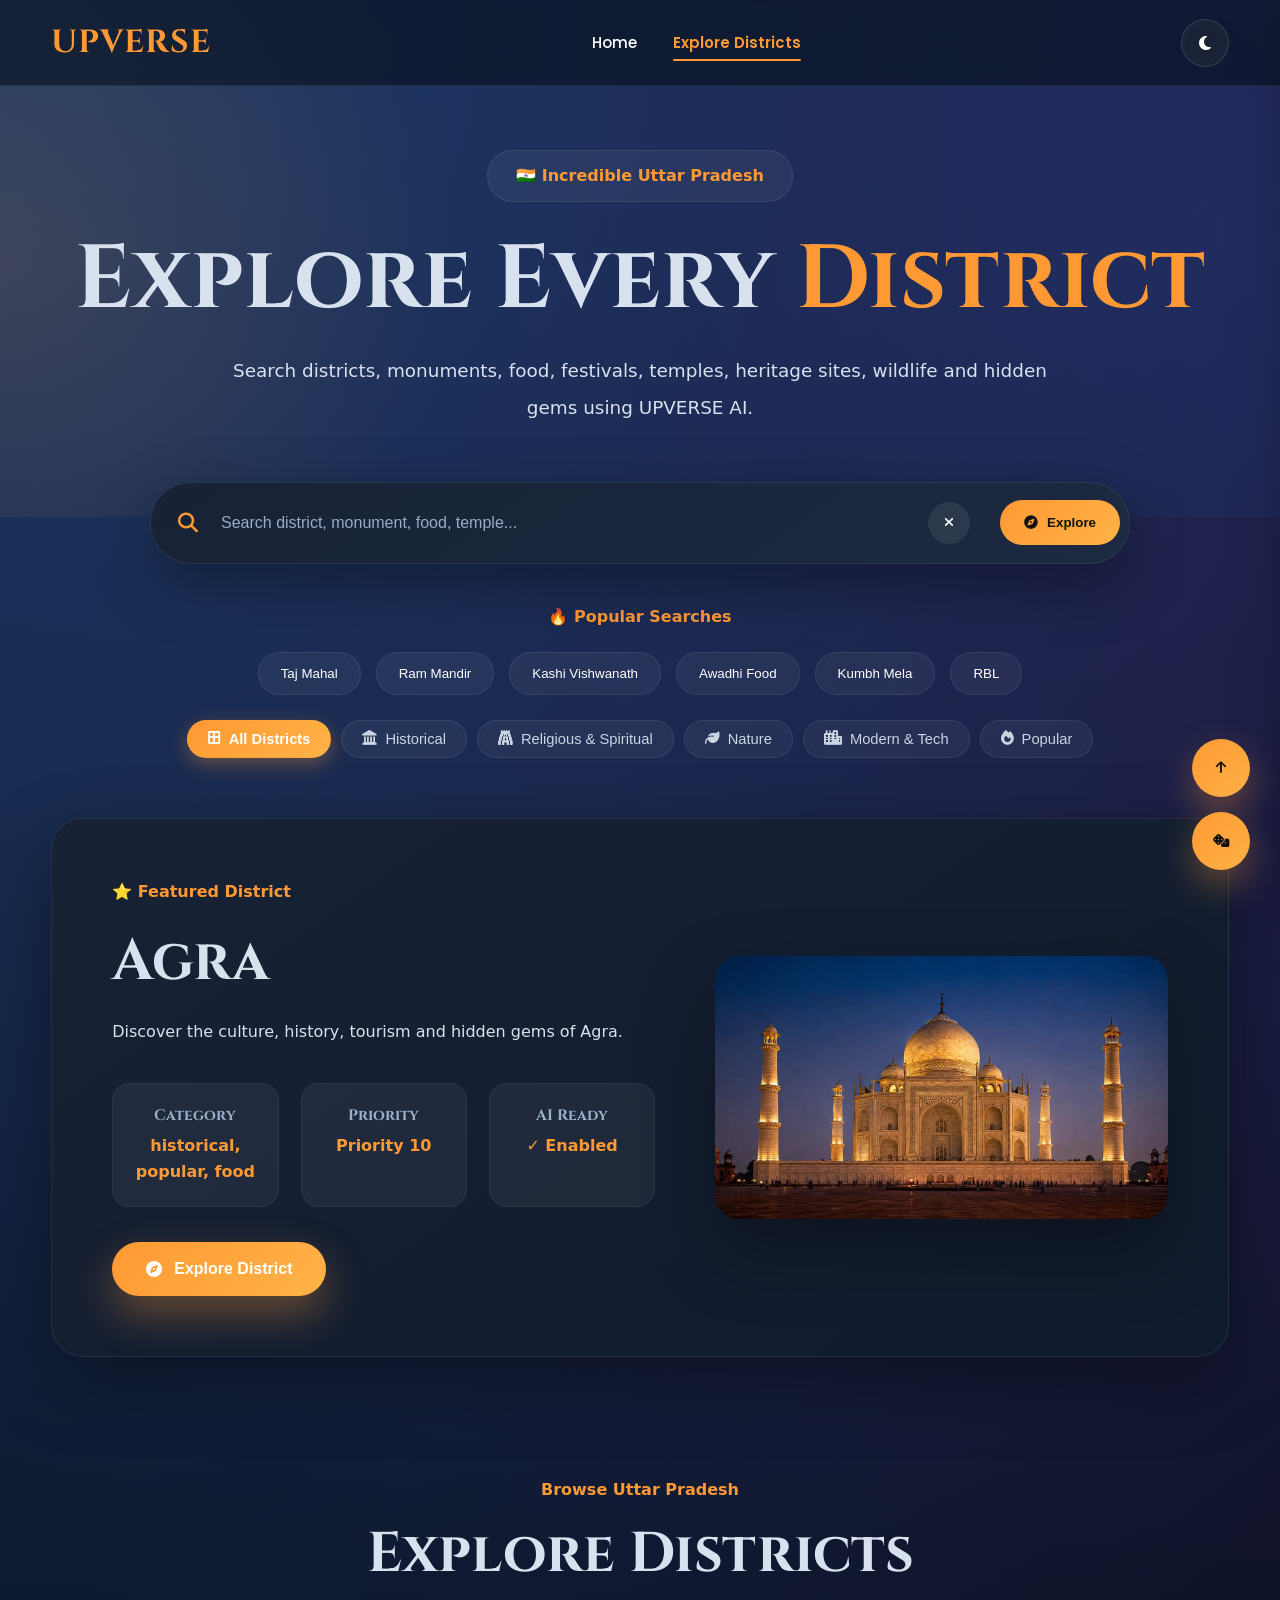
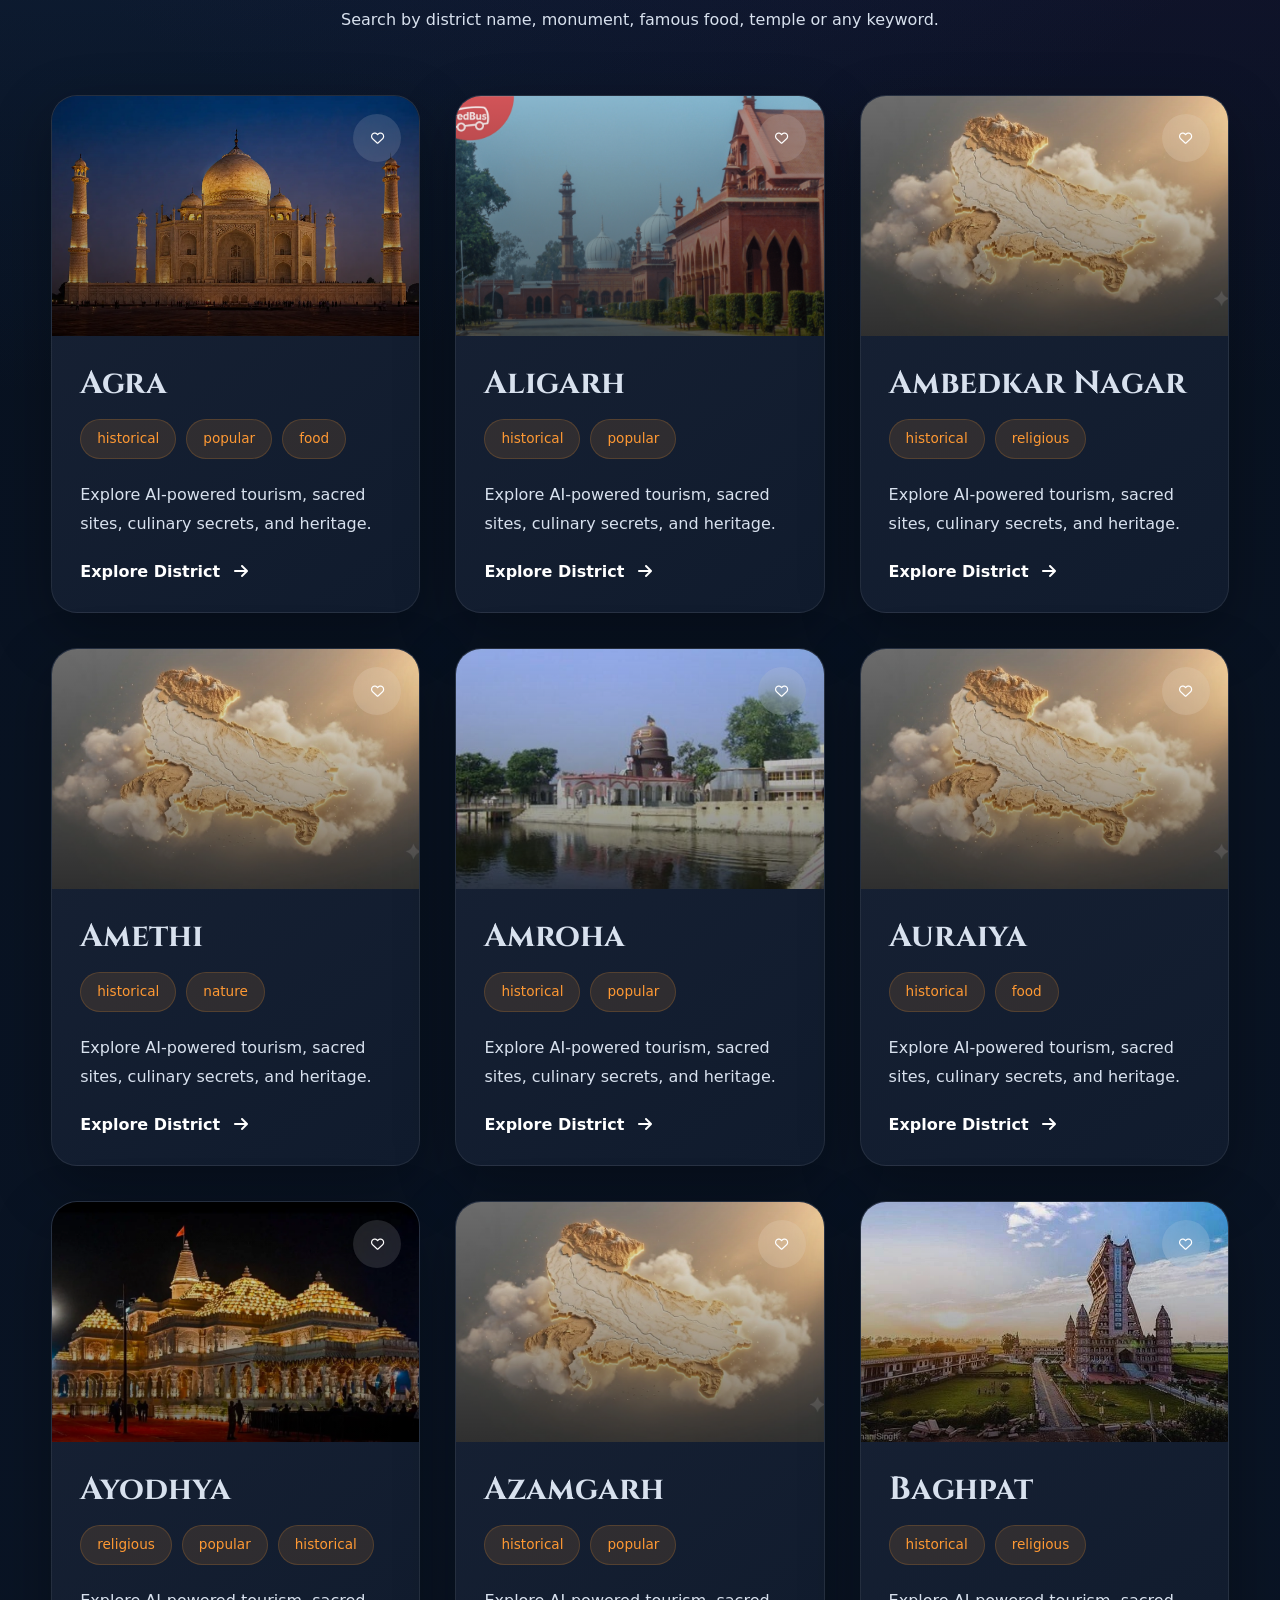
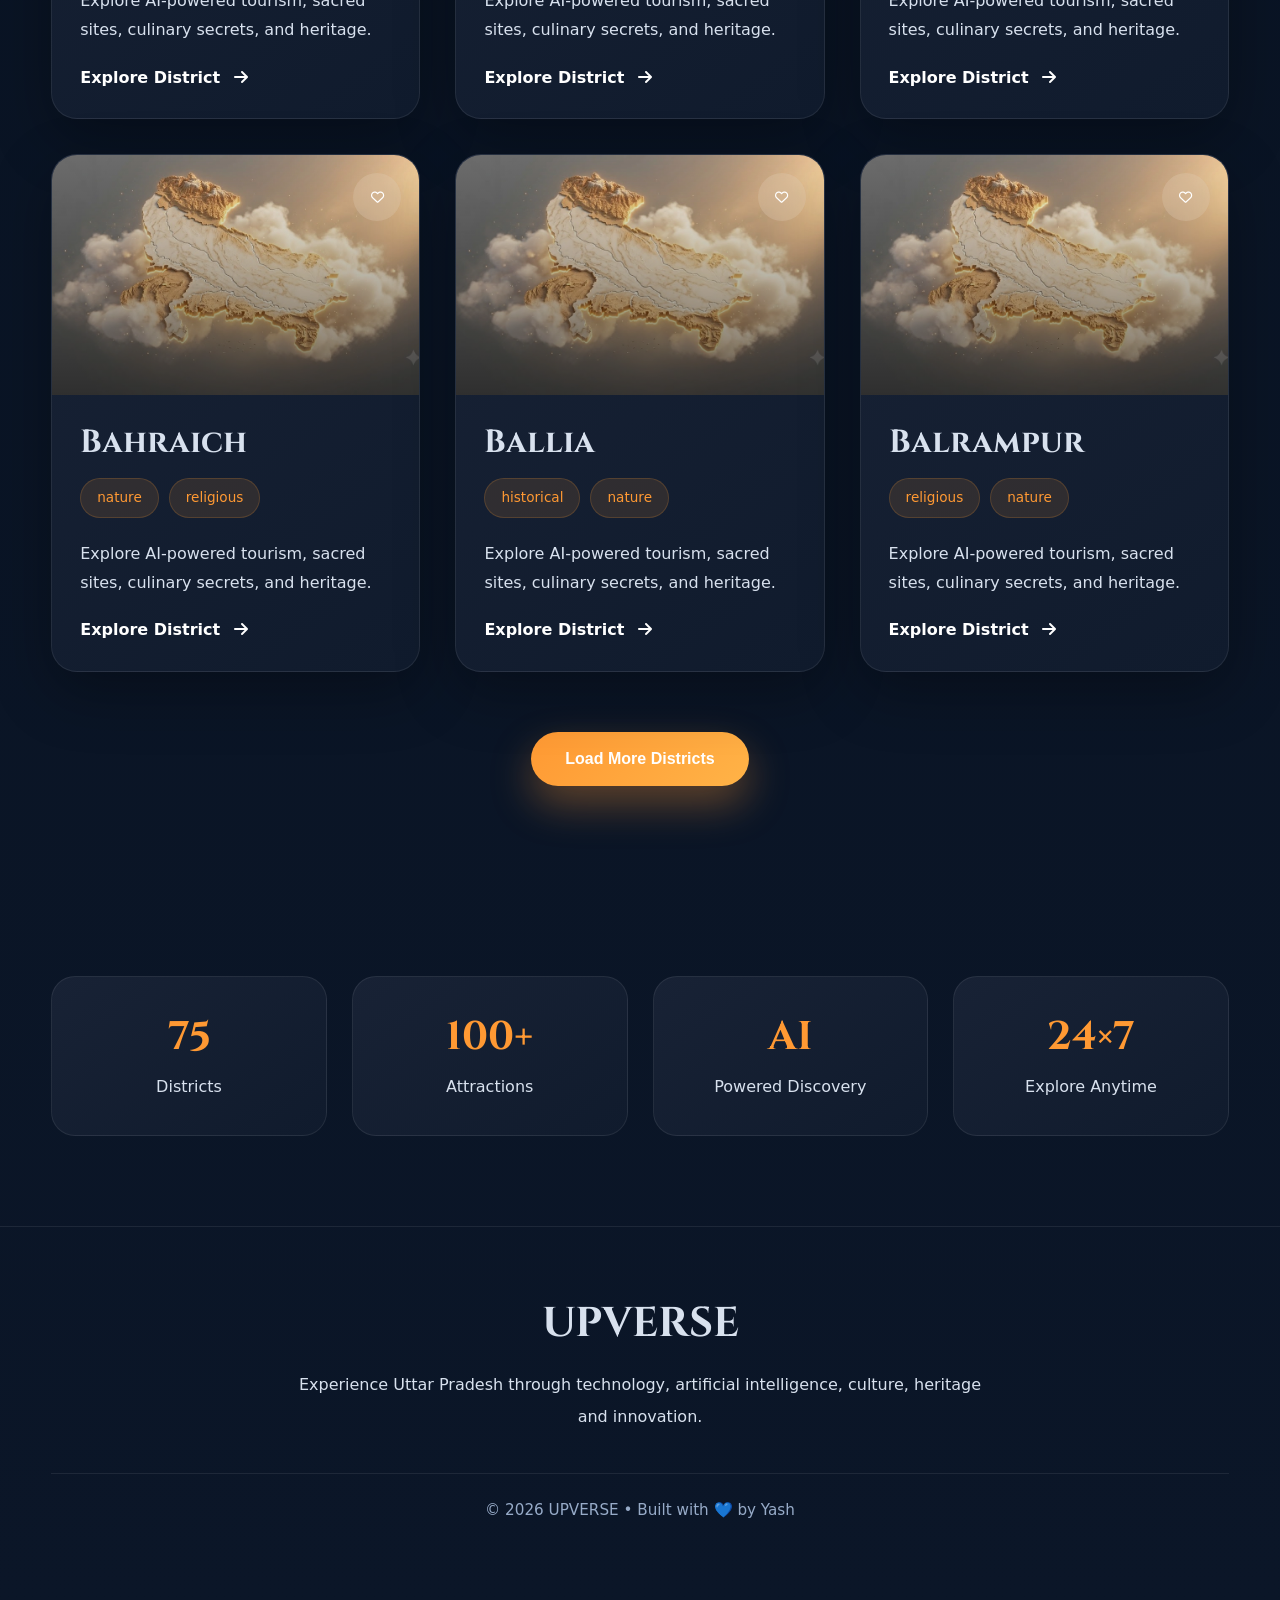
==== commit e67baa8b: "feat: complete all 75 UP districts catalog with intelligent ranked search and universal offline data" ====
--- a/explore.html
+++ b/explore.html
@@ -408,6 +408,10 @@
 
         </p>
 
+        <button id="resetSearchBtn" class="clear-btn" style="margin-top: 18px; display: inline-flex; align-items: center; gap: 8px; padding: 12px 24px; border-radius: 30px; background: var(--gradient-primary); color: #fff; font-weight: 600; font-size: 0.95rem; border: none; cursor: pointer; box-shadow: var(--shadow-sm); transition: transform 0.2s ease;">
+            <i class="fa-solid fa-rotate-left"></i> View All Districts
+        </button>
+
     </div>
 
 </section>
--- a/css/navbar.css
+++ b/css/navbar.css
@@ -364,5 +364,7 @@
 [data-theme="light"] .drawer-links a,
 body.light-mode .drawer-links a {
     color: #1E293B;
-}
-
+    background: #F8FAFC;
+    border: 1px solid rgba(0, 0, 0, 0.06);
+}
+
--- a/css/explore.css
+++ b/css/explore.css
@@ -1797,4 +1797,63 @@
     color: #0F172A;
 }
 
-
+[data-theme="light"] .clear-btn,
+body.light-mode .clear-btn {
+    background: #F1F5F9;
+    color: #475569;
+}
+
+[data-theme="light"] .clear-btn:hover,
+body.light-mode .clear-btn:hover {
+    background: #E2E8F0;
+    color: #0F172A;
+}
+
+[data-theme="light"] .card-footer a,
+body.light-mode .card-footer a {
+    color: #0F172A;
+}
+
+[data-theme="light"] .card-footer a:hover,
+body.light-mode .card-footer a:hover {
+    color: var(--primary);
+}
+
+[data-theme="light"] .featured-stats,
+body.light-mode .featured-stats {
+    background: #F8FAFC;
+    border: 1px solid #E2E8F0;
+}
+
+[data-theme="light"] .featured-stats h4,
+body.light-mode .featured-stats h4 {
+    color: #475569;
+}
+
+[data-theme="light"] .skeleton-card,
+body.light-mode .skeleton-card {
+    background: linear-gradient(90deg, #E2E8F0, #F1F5F9, #E2E8F0);
+    background-size: 300%;
+}
+
+[data-theme="light"] footer,
+body.light-mode footer {
+    border-top-color: rgba(0, 0, 0, 0.08);
+}
+
+[data-theme="light"] .footer-bottom,
+body.light-mode .footer-bottom {
+    color: #64748B;
+}
+
+[data-theme="light"] .empty-state h2,
+body.light-mode .empty-state h2 {
+    color: #0F172A;
+}
+
+[data-theme="light"] .empty-state p,
+body.light-mode .empty-state p {
+    color: #475569;
+}
+
+
